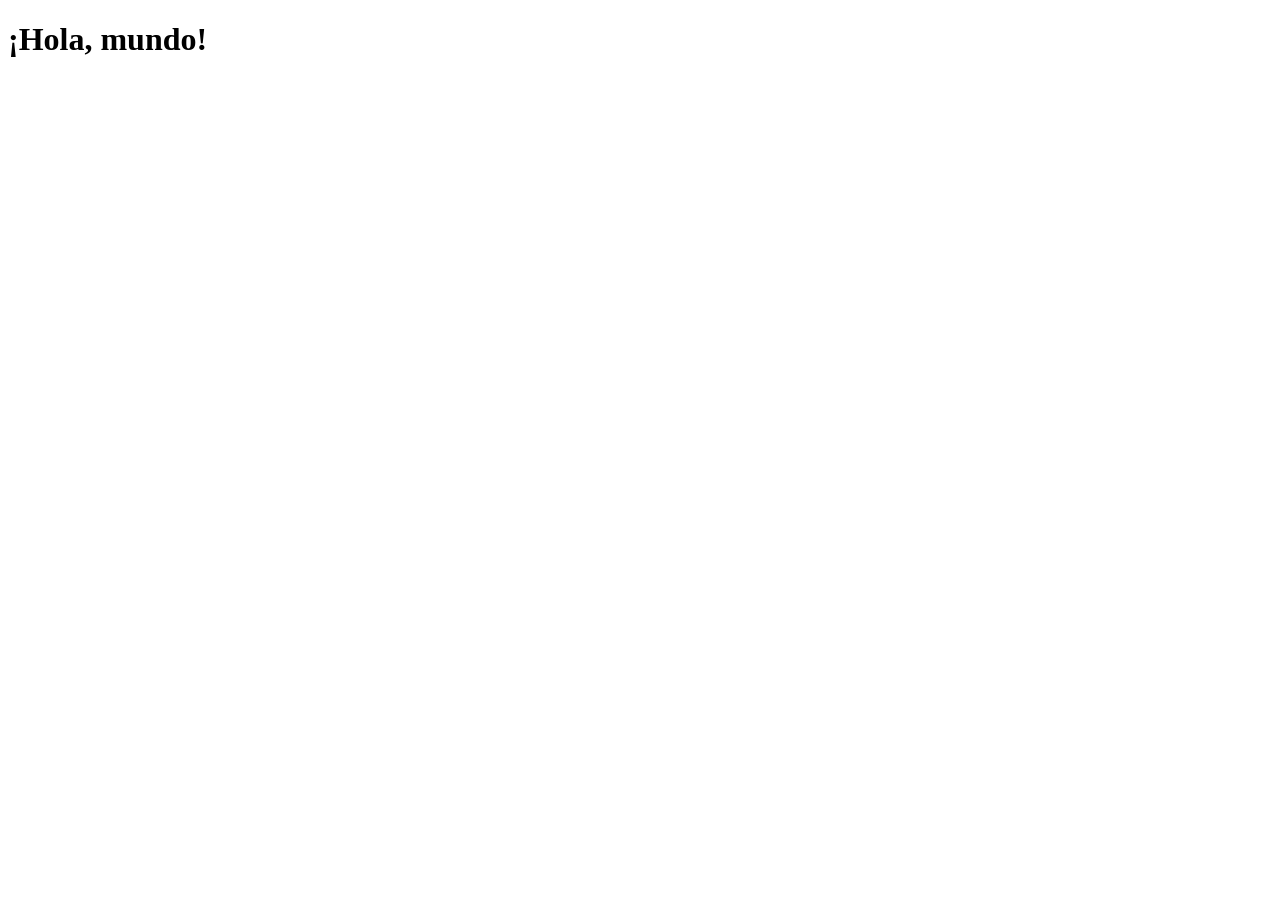
==== index.html @ d4bd5bf1 "Add hello world HTML page Co-authored-by: Copilot <223556219+Copilot@users.noreply.github.com>" ====
<!doctype html>
<html lang="es">
  <head>
    <meta charset="utf-8">
    <meta name="viewport" content="width=device-width, initial-scale=1">
    <title>Hola mundo</title>
  </head>
  <body>
    <h1>¡Hola, mundo!</h1>
  </body>
</html>
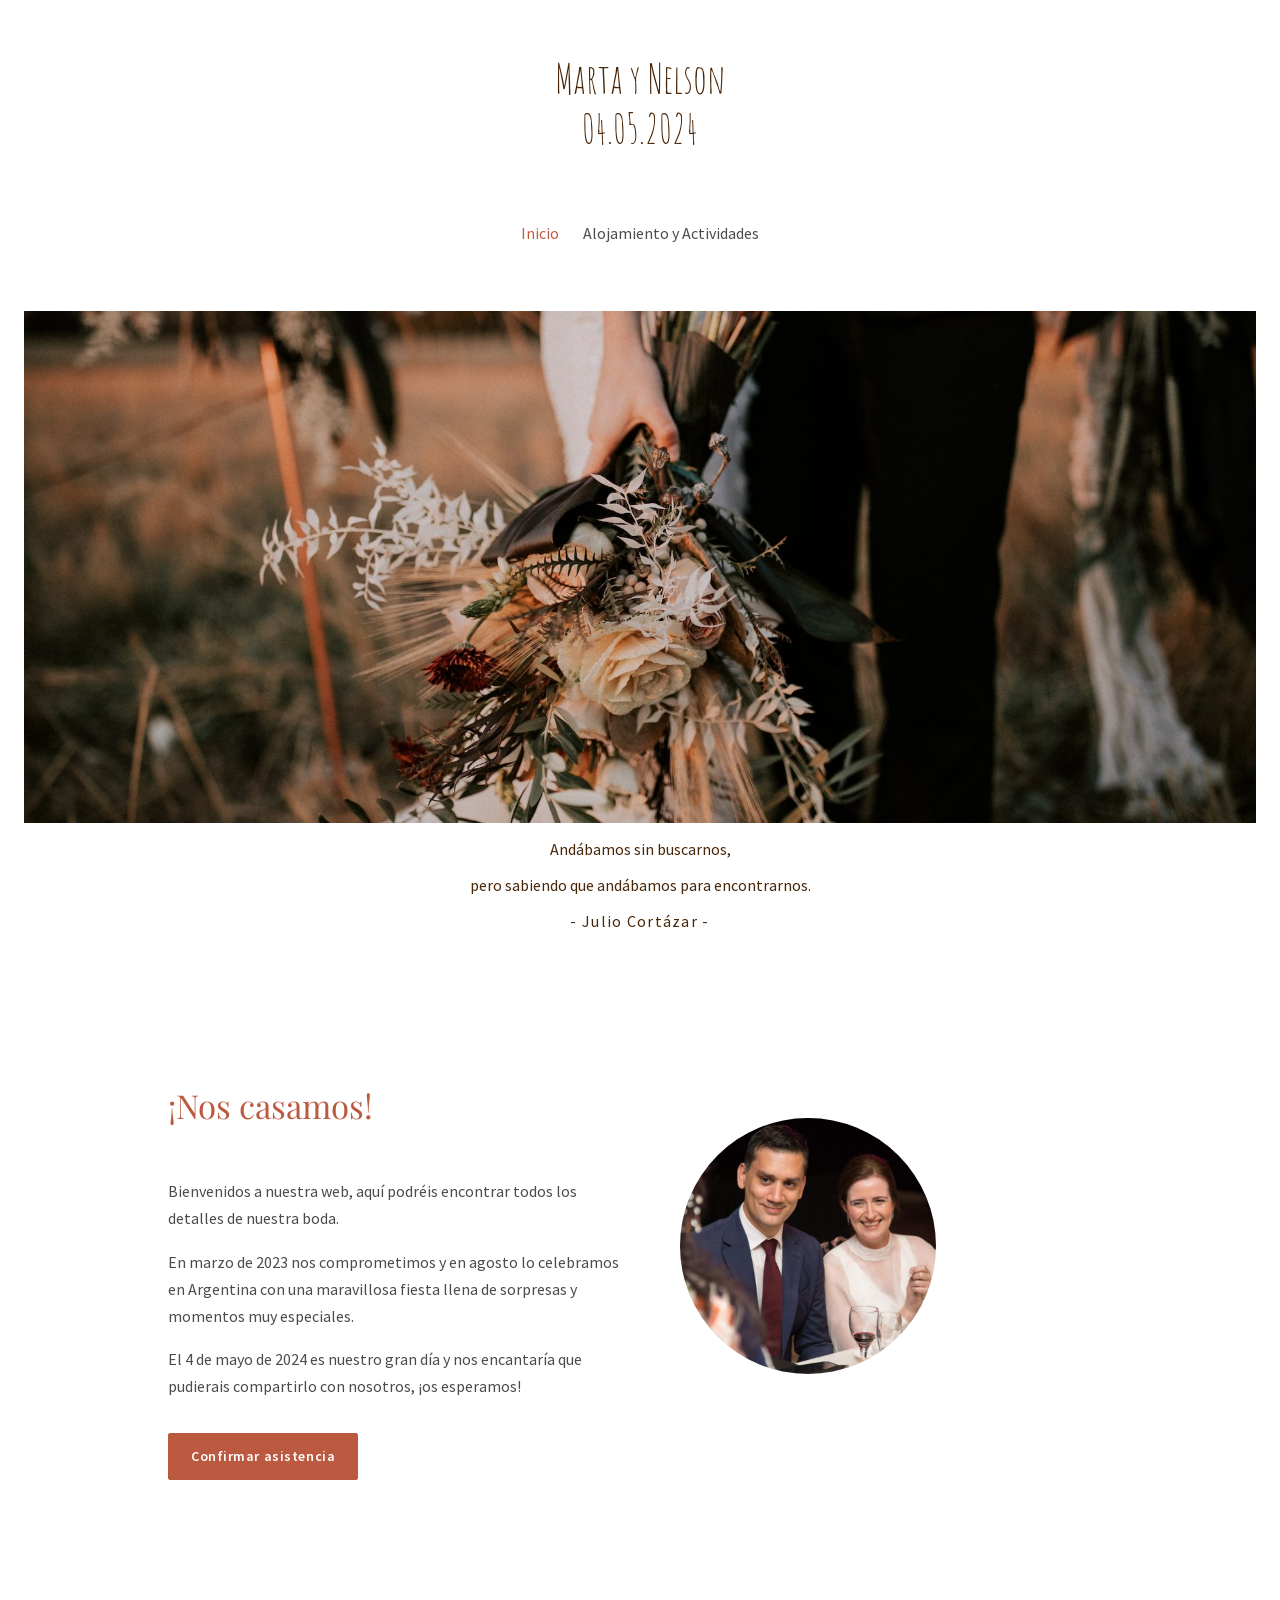
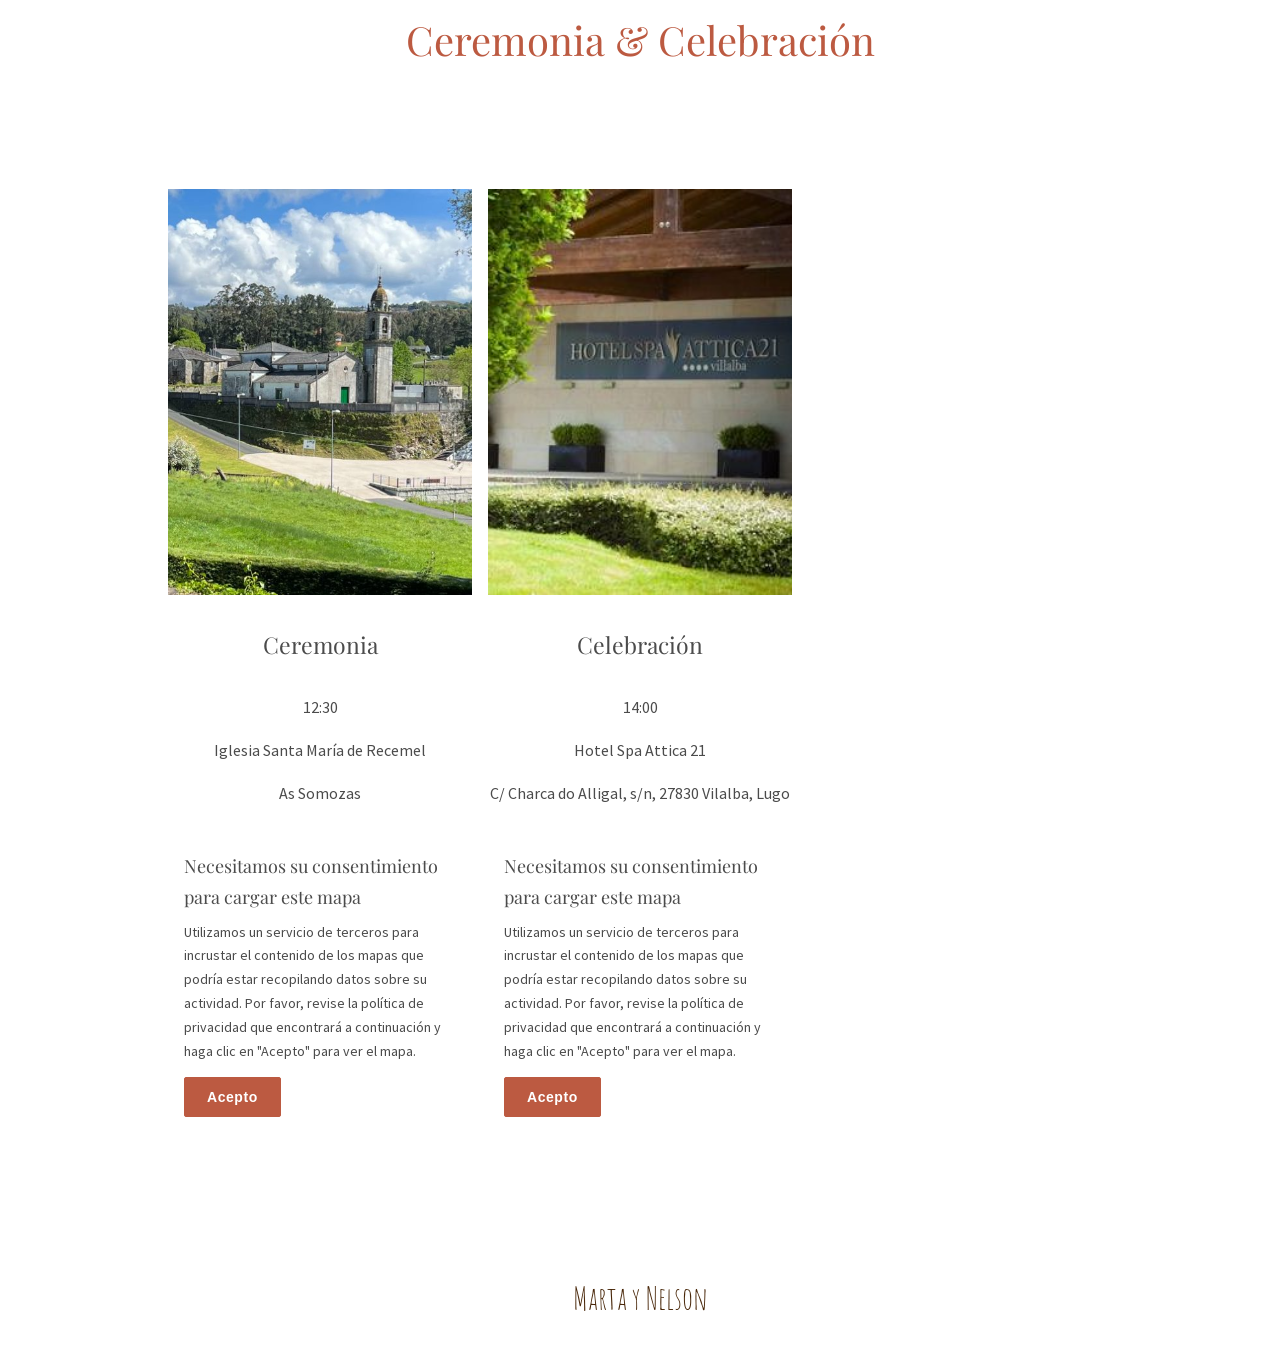
==== commit c743290a: "Publish static wedding site Co-authored-by: Copilot <223556219+Copilot@users.noreply.github.com>" ====
--- a/index.html
+++ b/index.html
@@ -3,9 +3,74 @@
   <head>
     <meta charset="utf-8">
     <meta name="viewport" content="width=device-width, initial-scale=1">
-    <title>Hola mundo</title>
+    <title>Inicio</title>
+    <link rel="stylesheet" href="assets/site.css">
   </head>
   <body>
-    <h1>¡Hola, mundo!</h1>
+    <header class="site-header">
+      <a class="brand" href="./"><span class="brand-name">Marta y Nelson</span><span class="brand-date">04.05.2024</span></a>
+      <nav aria-label="Navegación principal">
+        <a class="current" href="./">Inicio</a>
+        <a href="alojamiento-y-actividades/">Alojamiento y Actividades</a>
+      </nav>
+    </header>
+
+    <main>
+      <figure class="home-photo">
+        <img src="assets/images/wedding-hero.jpg" alt="">
+      </figure>
+
+      <section class="quote-section" aria-label="Cita">
+        <p>Andábamos sin buscarnos,</p>
+        <p>pero sabiendo que andábamos para encontrarnos.</p>
+        <p class="quote-credit">- Julio Cortázar -</p>
+      </section>
+
+      <section class="home-intro">
+        <div class="home-intro-copy">
+          <h1>¡Nos casamos!</h1>
+          <p>Bienvenidos a nuestra web, aquí podréis encontrar todos los detalles de nuestra boda.</p>
+          <p>En marzo de 2023 nos comprometimos y en agosto lo celebramos en Argentina con una maravillosa fiesta llena de sorpresas y momentos muy especiales.</p>
+          <p>El 4 de mayo de 2024 es nuestro gran día y nos encantaría que pudierais compartirlo con nosotros, ¡os esperamos!</p>
+          <a class="button" href="https://docs.google.com/forms/d/e/1FAIpQLScaSK7D72KOO7KfwdStBxh6jdZKz0smZlVxf57uhAqU2DHZgQ/viewform?usp=sf_link" target="_blank" rel="noopener noreferrer">Confirmar asistencia</a>
+        </div>
+        <img class="intro-photo" src="assets/images/couple-square.jpg" alt="">
+      </section>
+
+      <section class="home-events">
+        <h2>Ceremonia &amp; Celebración</h2>
+        <div class="home-event-grid">
+          <article class="home-event-card">
+            <a href="assets/images/church-home.jpg"><img src="assets/images/church-home.jpg" alt=""></a>
+            <h3>Ceremonia</h3>
+            <p>12:30</p>
+            <p>Iglesia Santa María de Recemel</p>
+            <p>As Somozas</p>
+            <section class="map-consent" data-map="Iglesia+Santa+Mar%C3%ADa+de+Recemel%2C+As+Somozas">
+              <h4>Necesitamos su consentimiento para cargar este mapa</h4>
+              <p>Utilizamos un servicio de terceros para incrustar el contenido de los mapas que podría estar recopilando datos sobre su actividad. Por favor, revise la política de privacidad que encontrará a continuación y haga clic en "Acepto" para ver el mapa.</p>
+              <button type="button" class="button map-accept">Acepto</button>
+            </section>
+          </article>
+          <article class="home-event-card">
+            <a href="assets/images/venue-home.jpg"><img src="assets/images/venue-home.jpg" alt=""></a>
+            <h3>Celebración</h3>
+            <p>14:00</p>
+            <p>Hotel Spa Attica 21</p>
+            <p>C/ Charca do Alligal, s/n, 27830 Vilalba, Lugo</p>
+            <section class="map-consent" data-map="Hotel+Spa+Attica+21%2C+Vilalba">
+              <h4>Necesitamos su consentimiento para cargar este mapa</h4>
+              <p>Utilizamos un servicio de terceros para incrustar el contenido de los mapas que podría estar recopilando datos sobre su actividad. Por favor, revise la política de privacidad que encontrará a continuación y haga clic en "Acepto" para ver el mapa.</p>
+              <button type="button" class="button map-accept">Acepto</button>
+            </section>
+          </article>
+        </div>
+      </section>
+    </main>
+
+    <footer class="site-footer">
+      <a class="footer-brand" href="./">Marta y Nelson</a>
+    </footer>
+    <script src="assets/site.js"></script>
   </body>
 </html>
--- a/assets/site.css
+++ b/assets/site.css
@@ -0,0 +1,761 @@
+@font-face {
+  font-family: "Amatic SC";
+  src: url("fonts/amatic-sc-regular.ttf") format("truetype");
+  font-style: normal;
+  font-weight: 400;
+  font-display: swap;
+}
+
+@font-face {
+  font-family: "Playfair Display";
+  src: url("fonts/playfair-display-regular.ttf") format("truetype");
+  font-style: normal;
+  font-weight: 400;
+  font-display: swap;
+}
+
+@font-face {
+  font-family: "Source Sans Pro";
+  src: url("fonts/source-sans-pro-regular.ttf") format("truetype");
+  font-style: normal;
+  font-weight: 400;
+  font-display: swap;
+}
+
+@font-face {
+  font-family: "Source Sans Pro";
+  src: url("fonts/source-sans-pro-semibold.ttf") format("truetype");
+  font-style: normal;
+  font-weight: 600;
+  font-display: swap;
+}
+
+@font-face {
+  font-family: "Source Sans Pro";
+  src: url("fonts/source-sans-pro-bold.ttf") format("truetype");
+  font-style: normal;
+  font-weight: 700;
+  font-display: swap;
+}
+
+:root {
+  color-scheme: light;
+  --ink: #4b4b4b;
+  --muted: #77716d;
+  --accent: #bc5a41;
+  --accent-dark: #984832;
+  --paper: #fff;
+  --line: #eadfd9;
+  --serif: "Playfair Display", Georgia, "Times New Roman", serif;
+  --sans: "Source Sans Pro", "Segoe UI", Arial, sans-serif;
+  --logo: "Amatic SC", "Segoe UI", sans-serif;
+}
+
+* {
+  box-sizing: border-box;
+}
+
+html {
+  scroll-behavior: smooth;
+}
+
+body {
+  margin: 0;
+  color: var(--ink);
+  background: var(--paper);
+  font-family: var(--sans);
+  font-size: 16px;
+  line-height: 1.7;
+}
+
+a {
+  color: var(--accent-dark);
+}
+
+a:hover {
+  color: var(--accent);
+}
+
+.site-header {
+  display: flex;
+  flex-direction: column;
+  align-items: center;
+  gap: 66px;
+  width: 100%;
+  padding: 54px 24px 64px;
+}
+
+.brand {
+  display: grid;
+  justify-items: center;
+  color: #482608;
+  font-family: var(--logo);
+  font-size: 40px;
+  font-weight: 400;
+  line-height: 1.25;
+  text-decoration: none;
+}
+
+.brand-name,
+.brand-date {
+  display: block;
+}
+
+.footer-brand {
+  color: #482608;
+  font-family: var(--logo);
+  font-size: 32px;
+  line-height: 1.2;
+  text-decoration: none;
+}
+
+nav,
+.footer-links {
+  display: flex;
+  flex-wrap: wrap;
+  gap: 10px 24px;
+}
+
+nav a,
+.footer-links a {
+  color: var(--ink);
+  font-size: 16px;
+  text-decoration: none;
+}
+
+nav a:hover,
+nav a.current,
+.footer-links a:hover {
+  color: var(--accent);
+}
+
+.hero {
+  display: grid;
+  min-height: 520px;
+  place-items: center;
+  padding: 64px 24px;
+  background-color: #8f756b;
+  background-position: center;
+  background-size: cover;
+  text-align: center;
+}
+
+.home-photo {
+  margin: 0 24px;
+}
+
+.home-photo img {
+  display: block;
+  width: 100%;
+  height: auto;
+}
+
+.quote-section {
+  padding: 0 24px;
+  color: #482608;
+  font-family: var(--sans);
+  font-size: 16px;
+  line-height: normal;
+  text-align: center;
+}
+
+.quote-section p {
+  margin: 16px 0;
+}
+
+.quote-section .quote-credit {
+  margin: 16px 0;
+  font-family: var(--sans);
+  font-size: 16px;
+}
+
+.home-intro {
+  display: grid;
+  grid-template-columns: 464px 320px;
+  align-items: start;
+  gap: 16px;
+  max-width: 944px;
+  margin: 0 auto;
+  padding: 109px 0 0;
+}
+
+.home-intro-copy h1 {
+  margin: 27px 0 51px;
+  color: var(--accent);
+  font-family: var(--serif);
+  font-size: 33px;
+  font-weight: 400;
+  line-height: normal;
+}
+
+.home-intro-copy .button {
+  margin-top: 16px;
+}
+
+.home-intro .intro-photo {
+  width: 256px;
+  height: 256px;
+  margin: 62px auto 0;
+}
+
+.home-events {
+  padding: 0 24px 80px;
+  text-align: center;
+}
+
+.home-events > h2 {
+  margin: 126px 0 115px;
+  color: var(--accent);
+  font-family: var(--serif);
+  font-size: 40px;
+  font-weight: 400;
+}
+
+.home-event-grid {
+  display: grid;
+  grid-template-columns: repeat(3, minmax(0, 1fr));
+  column-gap: 16px;
+  max-width: 944px;
+  margin: 0 auto;
+  text-align: center;
+}
+
+.home-event-card > a {
+  display: block;
+}
+
+.home-event-card > a img {
+  display: block;
+  width: 100%;
+  aspect-ratio: 3 / 4;
+  object-fit: cover;
+}
+
+.home-event-card h3 {
+  margin: 30px 0;
+  color: var(--ink);
+  font-family: var(--serif);
+  font-size: 23px;
+  font-weight: 400;
+}
+
+.home-event-card > p {
+  margin: 16px 0;
+}
+
+.map-consent {
+  max-width: 416px;
+  margin: 24px auto;
+  padding: 20px 16px;
+  text-align: left;
+}
+
+.map-consent h4 {
+  margin: 0 0 8px;
+  font-family: var(--serif);
+  font-size: 18px;
+  font-weight: 400;
+}
+
+.map-consent p {
+  margin: 0 0 14px;
+  font-size: 14px;
+}
+
+.map-frame {
+  width: 100%;
+  height: 300px;
+  border: 0;
+}
+
+.hero-page {
+  min-height: 330px;
+  background-image: linear-gradient(90deg, rgb(29 24 22 / 52%), rgb(29 24 22 / 18%)), url("images/info-banner.jpg");
+}
+
+.hero-rsvp {
+  background-image: linear-gradient(90deg, rgb(29 24 22 / 52%), rgb(29 24 22 / 18%)), url("images/rsvp-banner.jpg");
+}
+
+.hero-legal {
+  background-image: linear-gradient(90deg, rgb(29 24 22 / 52%), rgb(29 24 22 / 18%)), url("images/legal-banner.jpg");
+}
+
+.hero-privacy {
+  background-image: linear-gradient(90deg, rgb(29 24 22 / 52%), rgb(29 24 22 / 18%)), url("images/privacy-banner.jpg");
+}
+
+.hero-content {
+  max-width: 760px;
+  color: white;
+  text-shadow: 0 2px 18px rgb(0 0 0 / 35%);
+}
+
+.hero h1,
+.page-title {
+  margin: 8px 0 18px;
+  font-family: var(--serif);
+  font-size: clamp(42px, 7vw, 76px);
+  font-weight: 400;
+  line-height: 1.1;
+}
+
+.hero-home h1 {
+  font-size: clamp(52px, 7vw, 88px);
+}
+
+.hero-quote {
+  margin: 24px 0 0;
+  font-family: var(--serif);
+  font-size: clamp(20px, 3vw, 28px);
+  font-style: italic;
+  line-height: 1.45;
+}
+
+.quote-credit {
+  margin: 8px 0 28px;
+  font-size: 14px;
+  letter-spacing: 0.08em;
+}
+
+.eyebrow {
+  margin: 0;
+  color: var(--accent);
+  font-size: 12px;
+  font-weight: 700;
+  letter-spacing: 0.17em;
+  text-transform: uppercase;
+}
+
+.hero .eyebrow {
+  color: #fff3ec;
+}
+
+.button {
+  display: inline-block;
+  padding: 11px 22px;
+  border: 1px solid var(--accent);
+  border-radius: 2px;
+  color: white;
+  background: var(--accent);
+  font-size: 14px;
+  font-weight: 600;
+  letter-spacing: 0.04em;
+  text-decoration: none;
+  text-shadow: none;
+  transition: background-color 150ms ease, color 150ms ease;
+}
+
+.button:hover {
+  border-color: var(--accent-dark);
+  color: white;
+  background: var(--accent-dark);
+}
+
+.button-outline {
+  color: var(--accent-dark);
+  background: transparent;
+}
+
+.button-outline:hover {
+  color: white;
+  background: var(--accent);
+}
+
+.section-wrap {
+  max-width: 1080px;
+  margin: 0 auto;
+  padding: 76px 28px;
+}
+
+.intro {
+  max-width: 800px;
+  text-align: center;
+}
+
+.intro h2,
+.section-heading h2,
+.content-section h2 {
+  margin: 8px 0 20px;
+  color: var(--accent-dark);
+  font-family: var(--serif);
+  font-size: clamp(30px, 4vw, 42px);
+  font-weight: 400;
+  line-height: 1.2;
+}
+
+.intro-photo {
+  display: block;
+  width: min(230px, 70%);
+  aspect-ratio: 1;
+  margin: 34px auto 0;
+  border-radius: 50%;
+  object-fit: cover;
+}
+
+.section-heading {
+  margin-bottom: 34px;
+  text-align: center;
+}
+
+.event-grid,
+.photo-grid,
+.attraction-grid {
+  display: grid;
+  grid-template-columns: repeat(2, minmax(0, 1fr));
+  gap: 28px;
+}
+
+.event-detail-grid {
+  display: grid;
+  grid-template-columns: repeat(3, minmax(0, 1fr));
+  gap: 16px;
+  max-width: 944px;
+  margin: 0 auto;
+  text-align: center;
+}
+
+.event-detail-card > a {
+  display: block;
+}
+
+.event-detail-card img {
+  display: block;
+  width: 100%;
+  aspect-ratio: 3 / 4;
+  object-fit: cover;
+}
+
+.event-detail-card h2 {
+  margin: 30px 0;
+  color: var(--ink);
+  font-family: var(--serif);
+  font-size: 23px;
+  font-weight: 400;
+  line-height: 1.25;
+}
+
+.event-detail-card p {
+  margin: 16px 0;
+}
+
+.event-map-grid {
+  display: flex;
+  justify-content: center;
+  gap: 16px;
+  margin-top: 24px;
+}
+
+.event-card,
+.content-card,
+.attraction-card {
+  overflow: hidden;
+  border: 1px solid var(--line);
+  background: white;
+}
+
+.event-card > img {
+  display: block;
+  width: 100%;
+  height: 280px;
+  object-fit: cover;
+}
+
+.card-content {
+  padding: 22px 26px 26px;
+}
+
+.card-content h3,
+.content-card h3,
+.attraction-card h3 {
+  margin: 4px 0 10px;
+  color: var(--accent-dark);
+  font-family: var(--serif);
+  font-size: 25px;
+  font-weight: 400;
+}
+
+.card-content p:last-of-type {
+  margin-bottom: 12px;
+}
+
+.text-link {
+  font-size: 14px;
+  font-weight: 600;
+}
+
+.centered {
+  margin: 34px 0 0;
+  text-align: center;
+}
+
+.page-content {
+  max-width: 1120px;
+  margin: 0 auto;
+  padding: 68px 28px 84px;
+}
+
+.page-content > h2 {
+  margin: 0 0 22px;
+  color: var(--accent-dark);
+  font-family: var(--serif);
+  font-size: clamp(32px, 4vw, 46px);
+  font-weight: 400;
+}
+
+.page-lead {
+  max-width: 740px;
+  margin: 0 auto 42px;
+  text-align: center;
+}
+
+.detail-grid {
+  display: grid;
+  grid-template-columns: repeat(2, minmax(0, 1fr));
+  gap: 24px;
+  margin: 34px 0;
+}
+
+.detail-card {
+  padding: 28px;
+  border-top: 3px solid var(--accent);
+  background: #f7f1ed;
+}
+
+.detail-card h3 {
+  margin: 5px 0 12px;
+  color: var(--accent-dark);
+  font-family: var(--serif);
+  font-size: 27px;
+  font-weight: 400;
+}
+
+.photo-grid {
+  margin-top: 34px;
+}
+
+.photo-grid figure,
+.attraction-card figure {
+  margin: 0;
+}
+
+.photo-grid img {
+  display: block;
+  width: 100%;
+  max-height: 430px;
+  object-fit: cover;
+}
+
+.photo-grid figcaption {
+  padding: 11px;
+  color: var(--muted);
+  font-size: 14px;
+  text-align: center;
+}
+
+.notice {
+  margin: 24px 0;
+  padding: 18px 22px;
+  border-left: 4px solid var(--accent);
+  background: #f7f1ed;
+}
+
+.content-section {
+  margin: 44px 0;
+}
+
+.content-section h2 {
+  font-size: 34px;
+}
+
+.hotel-card {
+  margin: 26px 0;
+  padding: 28px;
+  border: 1px solid var(--line);
+  background: white;
+}
+
+.hotel-card h3 {
+  margin-top: 0;
+  color: var(--accent-dark);
+  font-family: var(--serif);
+  font-size: 26px;
+  font-weight: 400;
+}
+
+.attraction-grid {
+  grid-template-columns: repeat(3, minmax(0, 1fr));
+  gap: 20px;
+}
+
+.attraction-card img {
+  display: block;
+  width: 100%;
+  height: 185px;
+  object-fit: cover;
+}
+
+.attraction-card > div {
+  padding: 16px 18px 20px;
+}
+
+.attraction-card h3 {
+  font-size: 21px;
+}
+
+.attraction-card p {
+  margin-bottom: 0;
+  font-size: 15px;
+}
+
+.legal-copy {
+  max-width: 760px;
+}
+
+.legal-copy h3 {
+  margin: 28px 0 4px;
+  color: var(--accent-dark);
+  font-size: 18px;
+}
+
+.site-footer {
+  padding: 38px 24px;
+  text-align: center;
+}
+
+@media (max-width: 760px) {
+  .site-header {
+    gap: 26px;
+    padding: 26px 20px 30px;
+  }
+
+  .brand {
+    font-size: 36px;
+  }
+
+  nav {
+    justify-content: center;
+    gap: 8px 17px;
+  }
+
+  .hero {
+    min-height: 440px;
+  }
+
+  .home-photo {
+    margin: 0 12px;
+  }
+
+  .home-intro {
+    grid-template-columns: 1fr;
+    gap: 0;
+    max-width: 500px;
+    padding: 90px 20px 0;
+  }
+
+  .home-intro-copy h1 {
+    margin: 27px 0 36px;
+  }
+
+  .home-intro .intro-photo {
+    width: min(256px, 80vw);
+    height: auto;
+    margin: 30px auto 0;
+  }
+
+  .home-events > h2 {
+    margin: 100px 0 0;
+  }
+
+  .home-event-grid {
+    grid-template-columns: 1fr;
+    gap: 32px;
+  }
+
+  .home-event-grid {
+    grid-template-columns: 1fr;
+  }
+
+  .hero-page {
+    min-height: 260px;
+  }
+
+  .section-wrap,
+  .page-content {
+    padding: 54px 20px;
+  }
+
+  .event-grid,
+  .detail-grid {
+    grid-template-columns: 1fr;
+  }
+
+  .event-detail-grid {
+    grid-template-columns: 1fr;
+  }
+
+  .event-detail-card {
+    max-width: 360px;
+    margin: 0 auto;
+  }
+
+  .attraction-grid {
+    grid-template-columns: repeat(2, minmax(0, 1fr));
+  }
+}
+
+@media (min-width: 761px) and (max-width: 1199px) {
+  .site-header {
+    flex-direction: row;
+    justify-content: space-between;
+    gap: 24px;
+    max-width: 1180px;
+    margin: 0 auto;
+    padding: 18px 28px;
+  }
+
+  @media (min-width: 1200px) {
+    .site-header {
+      gap: 66px;
+      padding: 54px 24px 58px;
+    }
+  }
+
+  .brand {
+    font-size: 25px;
+  }
+
+  .brand-date {
+    font-size: 22px;
+  }
+
+  nav {
+    justify-content: flex-end;
+  }
+}
+
+@media (max-width: 480px) {
+  body {
+    font-size: 16px;
+  }
+
+  .attraction-grid {
+    grid-template-columns: 1fr;
+  }
+
+  .event-card > img {
+    height: 230px;
+  }
+}
+
+@media (prefers-reduced-motion: reduce) {
+  html {
+    scroll-behavior: auto;
+  }
+
+  *,
+  *::before,
+  *::after {
+    transition-duration: 0.01ms !important;
+  }
+}
